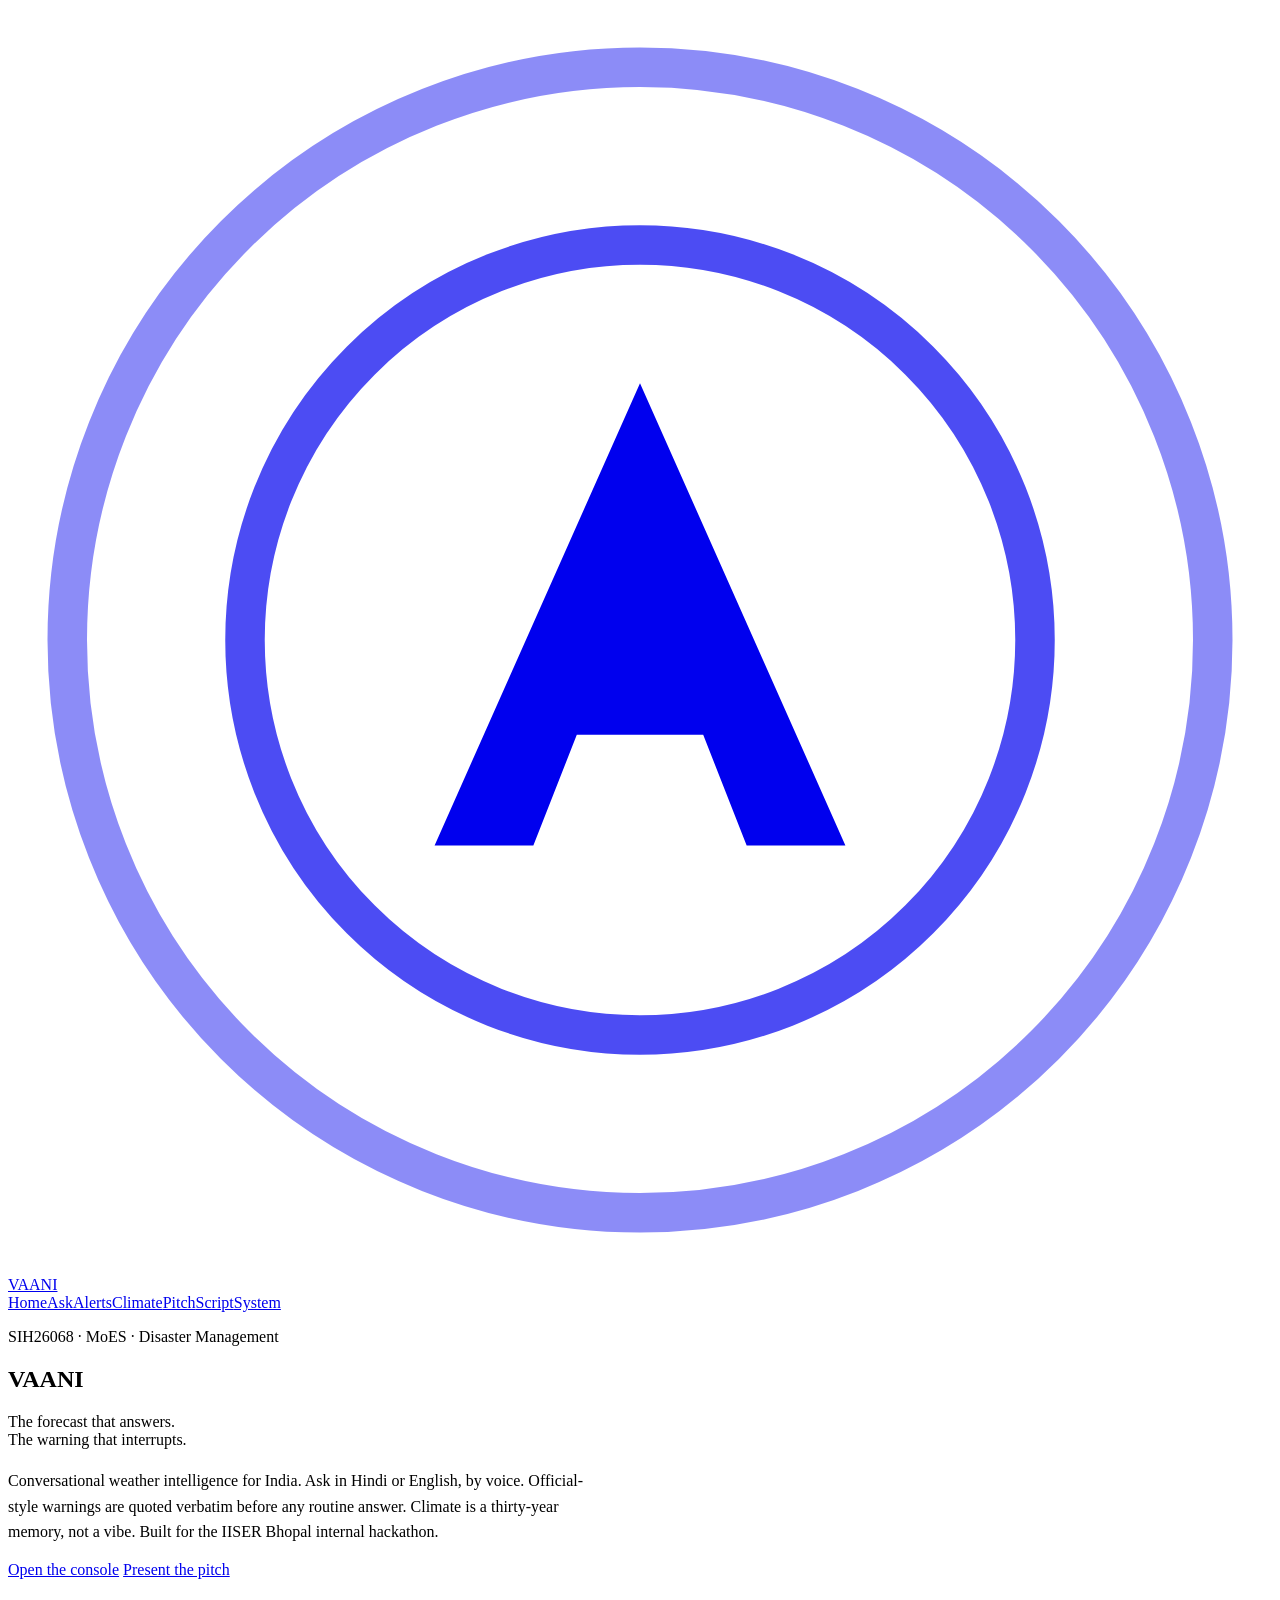
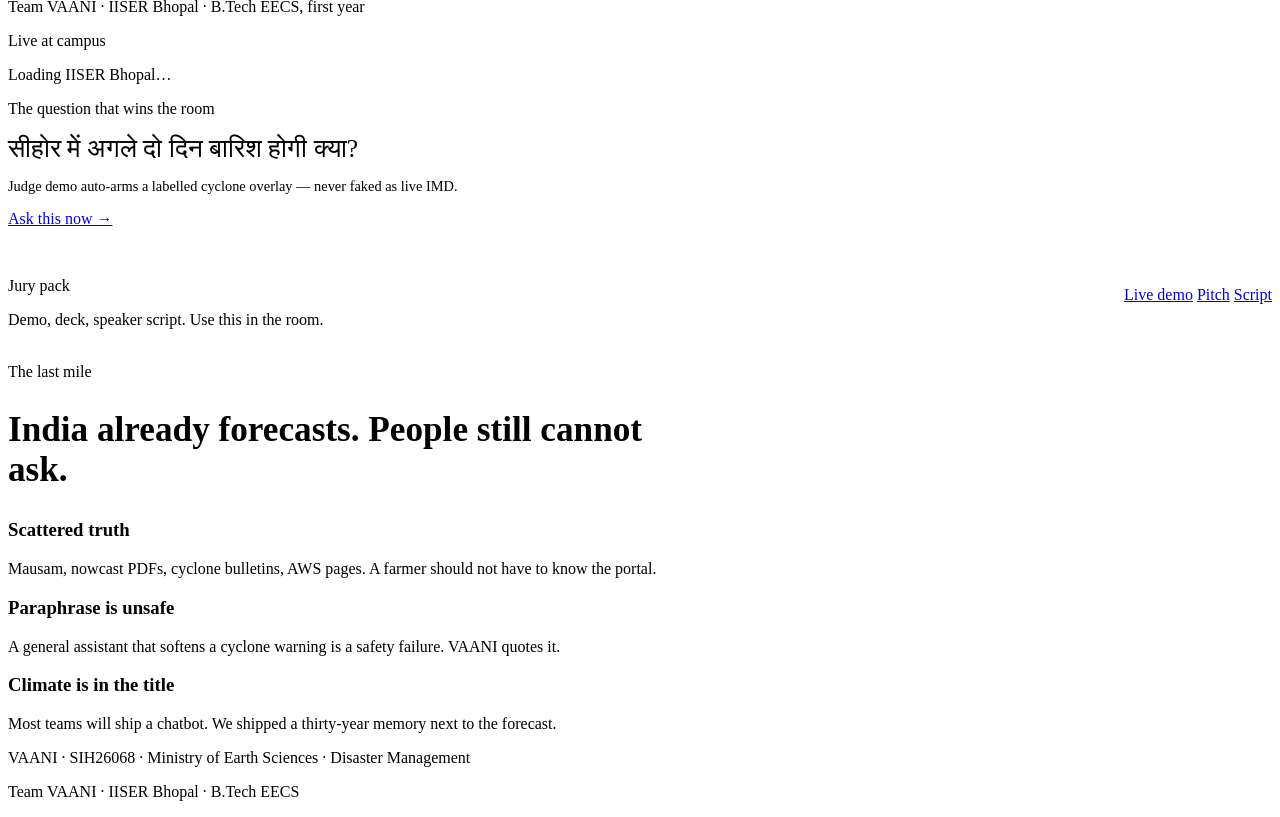
==== index.html @ f9e95ce7 "Add home page" ====
<!doctype html>
<html lang="en">
<head>
  <meta charset="utf-8"/>
  <meta name="viewport" content="width=device-width, initial-scale=1"/>
  <title>VAANI — The forecast that answers. The warning that interrupts.</title>
  <meta name="description" content="Conversational weather intelligence for India. SIH26068 · MoES · IISER Bhopal."/>
  <link rel="preconnect" href="https://fonts.googleapis.com"/>
  <link rel="stylesheet" href="https://fonts.googleapis.com/css2?family=IBM+Plex+Mono:wght@400;500&family=IBM+Plex+Sans:wght@400;500;600&family=Instrument+Serif&display=swap"/>
  <link rel="stylesheet" href="css/styles.css"/>
</head>
<body data-page="Home">
  <div id="site-nav"></div>
  <main>
    <section class="wrap hero">
      <div>
        <p class="kicker">SIH26068 · MoES · Disaster Management</p>
        <h1>VAANI</h1>
        <p class="tag">The forecast that answers.<br/>The warning that interrupts.</p>
        <p class="muted" style="max-width:36rem;margin-top:1.2rem;line-height:1.6">
          Conversational weather intelligence for India. Ask in Hindi or English, by voice.
          Official-style warnings are quoted verbatim before any routine answer.
          Climate is a thirty-year memory, not a vibe. Built for the IISER Bhopal internal hackathon.
        </p>
        <div class="row">
          <a class="btn" href="ask.html?demo=1&lang=hi">Open the console</a>
          <a class="btn ghost" href="pitch.html">Present the pitch</a>
        </div>
        <p class="subtle" style="margin-top:1.2rem">Team VAANI · IISER Bhopal · B.Tech EECS, first year</p>
      </div>
      <aside>
        <div class="card" id="campus">
          <p class="kicker">Live at campus</p>
          <p class="muted" style="margin-top:.8rem">Loading IISER Bhopal…</p>
        </div>
        <div class="card" style="margin-top:.8rem">
          <p class="kicker">The question that wins the room</p>
          <p style="font-family:var(--display);font-size:1.6rem;margin:.7rem 0">सीहोर में अगले दो दिन बारिश होगी क्या?</p>
          <p class="muted" style="font-size:.9rem">Judge demo auto-arms a labelled cyclone overlay — never faked as live IMD.</p>
          <p style="margin-top:.8rem"><a href="ask.html?demo=1&lang=hi">Ask this now →</a></p>
        </div>
      </aside>
    </section>
    <section class="band">
      <div class="wrap" style="display:flex;flex-wrap:wrap;gap:1rem;align-items:center;justify-content:space-between;padding:1.1rem 0">
        <div>
          <p class="kicker">Jury pack</p>
          <p class="muted" style="margin:.2rem 0 0">Demo, deck, speaker script. Use this in the room.</p>
        </div>
        <div class="row" style="margin:0">
          <a class="btn" href="ask.html?demo=1&lang=hi">Live demo</a>
          <a class="btn ghost" href="pitch.html">Pitch</a>
          <a class="btn ghost" href="brief.html">Script</a>
        </div>
      </div>
    </section>
    <section class="wrap">
      <p class="kicker">The last mile</p>
      <h2 style="font-size:2.2rem;max-width:40rem">India already forecasts. People still cannot ask.</h2>
      <div class="grid g3" style="margin-top:1.6rem">
        <article class="card"><h3>Scattered truth</h3><p class="muted">Mausam, nowcast PDFs, cyclone bulletins, AWS pages. A farmer should not have to know the portal.</p></article>
        <article class="card"><h3>Paraphrase is unsafe</h3><p class="muted">A general assistant that softens a cyclone warning is a safety failure. VAANI quotes it.</p></article>
        <article class="card"><h3>Climate is in the title</h3><p class="muted">Most teams will ship a chatbot. We shipped a thirty-year memory next to the forecast.</p></article>
      </div>
    </section>
  </main>
  <div id="site-foot"></div>
  <script src="js/places.js"></script>
  <script src="js/vaani.js"></script>
  <script src="js/ui.js"></script>
  <script>
    (async () => {
      const place = VAANI.byName("IISER Bhopal");
      const el = document.getElementById("campus");
      try {
        const b = await VAANI.forecast(place);
        el.innerHTML = `<p class="kicker">Live at campus</p>
          <div style="display:flex;justify-content:space-between;align-items:end;margin-top:.7rem">
            <div><p style="font-family:var(--display);font-size:1.5rem;margin:0">${place.name}</p>
            <p class="muted">${b.daily[0] ? VAANI.rainClass(b.daily[0].precip).en : ""}</p></div>
            <p style="font-family:var(--display);font-size:3rem;margin:0" class="num">${Math.round(b.current.temp)}\u00b0</p>
          </div>
          <p class="mono muted" style="margin-top:1rem">${Math.round(b.current.humidity)}% RH \u00b7 ${Math.round(b.current.wind)} km/h \u00b7 today ${b.daily[0] ? b.daily[0].precip.toFixed(0) : "\u2014"} mm</p>
          <p class="subtle" style="margin-top:.6rem">${b.model}</p>`;
      } catch (e) {
        el.innerHTML = `<p class="kicker">Live at campus</p><p class="muted">Forecast feed is quiet. Open Ask anyway.</p>`;
      }
    })();
  </script>
</body>
</html>
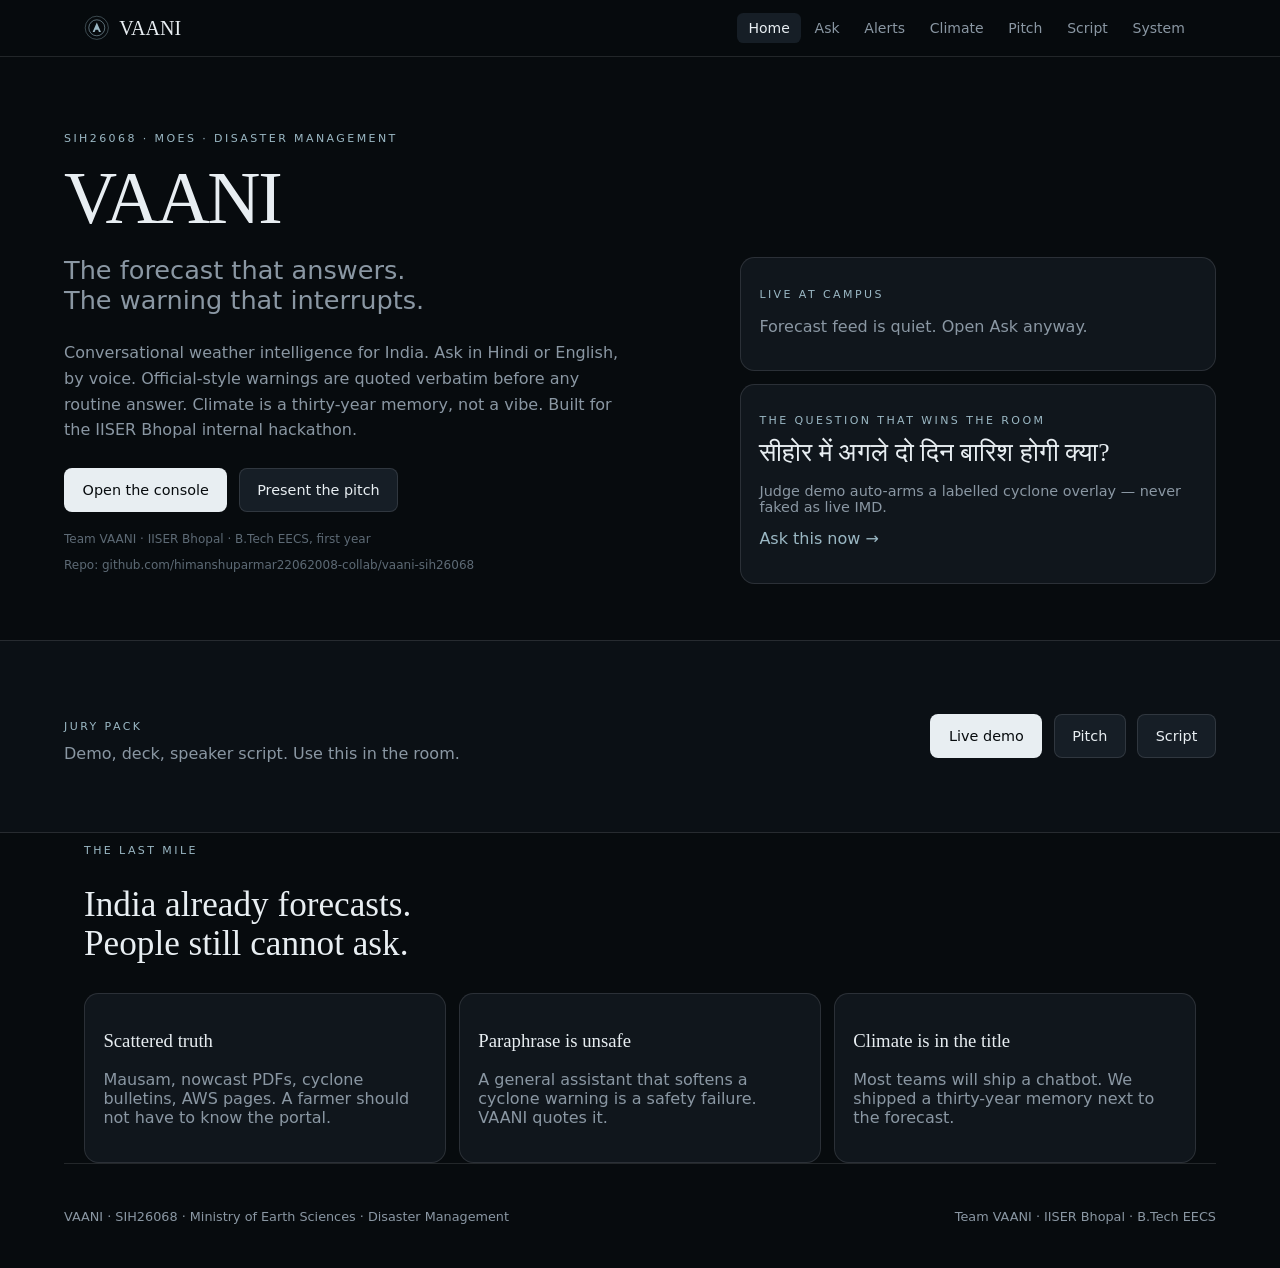
==== commit 431e4dfc: "Add pitch deck and update home + README with live demo URLs" ====
--- a/index.html
+++ b/index.html
@@ -27,6 +27,7 @@
           <a class="btn ghost" href="pitch.html">Present the pitch</a>
         </div>
         <p class="subtle" style="margin-top:1.2rem">Team VAANI · IISER Bhopal · B.Tech EECS, first year</p>
+        <p class="subtle">Repo: github.com/himanshuparmar22062008-collab/vaani-sih26068</p>
       </div>
       <aside>
         <div class="card" id="campus">
@@ -41,6 +42,7 @@
         </div>
       </aside>
     </section>
+
     <section class="band">
       <div class="wrap" style="display:flex;flex-wrap:wrap;gap:1rem;align-items:center;justify-content:space-between;padding:1.1rem 0">
         <div>
@@ -54,6 +56,7 @@
         </div>
       </div>
     </section>
+
     <section class="wrap">
       <p class="kicker">The last mile</p>
       <h2 style="font-size:2.2rem;max-width:40rem">India already forecasts. People still cannot ask.</h2>
@@ -78,9 +81,9 @@
           <div style="display:flex;justify-content:space-between;align-items:end;margin-top:.7rem">
             <div><p style="font-family:var(--display);font-size:1.5rem;margin:0">${place.name}</p>
             <p class="muted">${b.daily[0] ? VAANI.rainClass(b.daily[0].precip).en : ""}</p></div>
-            <p style="font-family:var(--display);font-size:3rem;margin:0" class="num">${Math.round(b.current.temp)}\u00b0</p>
+            <p style="font-family:var(--display);font-size:3rem;margin:0" class="num">${Math.round(b.current.temp)}°</p>
           </div>
-          <p class="mono muted" style="margin-top:1rem">${Math.round(b.current.humidity)}% RH \u00b7 ${Math.round(b.current.wind)} km/h \u00b7 today ${b.daily[0] ? b.daily[0].precip.toFixed(0) : "\u2014"} mm</p>
+          <p class="mono muted" style="margin-top:1rem">${Math.round(b.current.humidity)}% RH · ${Math.round(b.current.wind)} km/h · today ${b.daily[0] ? b.daily[0].precip.toFixed(0) : "—"} mm</p>
           <p class="subtle" style="margin-top:.6rem">${b.model}</p>`;
       } catch (e) {
         el.innerHTML = `<p class="kicker">Live at campus</p><p class="muted">Forecast feed is quiet. Open Ask anyway.</p>`;
--- a/css/styles.css
+++ b/css/styles.css
@@ -0,0 +1,116 @@
+:root {
+  --bg: #070b0e;
+  --elev: #10161c;
+  --surface: #161e26;
+  --fg: #e8eef2;
+  --muted: #8a97a3;
+  --subtle: #5d6a75;
+  --line: rgba(232, 238, 242, 0.12);
+  --accent: #9bb8c4;
+  --accent-fg: #070b0e;
+  --alert: #c45c4a;
+  --ok: #7a9e86;
+  --caution: #c4a574;
+  --paper: #e8eef2;
+  --font: "IBM Plex Sans", "Segoe UI", system-ui, sans-serif;
+  --display: "Instrument Serif", "Times New Roman", serif;
+  --mono: "IBM Plex Mono", ui-monospace, monospace;
+}
+
+* { box-sizing: border-box; }
+html, body { margin: 0; background: var(--bg); color: var(--fg); font-family: var(--font); }
+button:not(:disabled), [role="button"] { cursor: pointer; }
+a { color: var(--accent); text-decoration: none; }
+a:hover { color: var(--fg); }
+h1, h2, h3 { font-family: var(--display); font-weight: 400; text-wrap: balance; line-height: 1.1; }
+p { text-wrap: pretty; }
+
+.wrap { max-width: 72rem; margin: 0 auto; padding: 0 1.25rem; }
+.nav {
+  position: sticky; top: 0; z-index: 20;
+  border-bottom: 1px solid var(--line);
+  background: rgba(7, 11, 14, 0.95);
+}
+.nav-inner { display: flex; align-items: center; justify-content: space-between; gap: 1rem; height: 3.5rem; }
+.brand { display: flex; align-items: center; gap: 0.6rem; color: var(--fg); font-family: var(--display); font-size: 1.25rem; }
+.brand svg { width: 1.6rem; height: 1.6rem; color: var(--accent); }
+.links { display: flex; gap: 0.15rem; overflow-x: auto; }
+.links a {
+  color: var(--muted); padding: 0.45rem 0.7rem; border-radius: 0.4rem; font-size: 0.875rem; white-space: nowrap;
+}
+.links a.on, .links a:hover { color: var(--fg); background: var(--surface); }
+
+.kicker { font-size: 11px; letter-spacing: 0.22em; text-transform: uppercase; color: var(--accent); }
+.muted { color: var(--muted); }
+.subtle { color: var(--subtle); font-size: 12px; }
+.hero { display: grid; gap: 2rem; padding: 4rem 0 3.5rem; }
+@media (min-width: 900px) { .hero { grid-template-columns: 1.15fr 0.85fr; align-items: end; } }
+.hero h1 { font-size: clamp(3rem, 8vw, 4.6rem); margin: 0.8rem 0 0; letter-spacing: -0.03em; }
+.hero .tag { font-size: clamp(1.2rem, 2.4vw, 1.6rem); color: var(--muted); margin-top: 1rem; }
+.row { display: flex; flex-wrap: wrap; gap: 0.7rem; margin-top: 1.6rem; }
+.btn {
+  display: inline-flex; align-items: center; gap: 0.4rem;
+  height: 2.75rem; padding: 0 1.1rem; border-radius: 0.5rem; border: 1px solid transparent;
+  font: 500 0.9rem var(--font); color: var(--accent-fg); background: var(--paper);
+}
+.btn.ghost { background: var(--surface); color: var(--fg); border-color: var(--line); }
+.card { border: 1px solid var(--line); background: var(--elev); border-radius: 0.9rem; padding: 1.15rem; }
+.grid { display: grid; gap: 0.8rem; }
+@media (min-width: 700px) { .g2 { grid-template-columns: 1fr 1fr; } .g3 { grid-template-columns: 1fr 1fr 1fr; } .g4 { grid-template-columns: repeat(4, 1fr); } }
+section { padding: 3.2rem 0; }
+.band { border-top: 1px solid var(--line); border-bottom: 1px solid var(--line); background: rgba(16, 22, 28, 0.5); }
+.foot { border-top: 1px solid var(--line); padding: 2rem 0; color: var(--muted); font-size: 0.8rem; display: flex; justify-content: space-between; gap: 0.8rem; flex-wrap: wrap; }
+
+.chip { display: inline-flex; align-items: center; border: 1px solid var(--line); background: var(--surface); color: var(--muted); border-radius: 999px; padding: 0.15rem 0.6rem; font-size: 11px; letter-spacing: 0.04em; text-transform: uppercase; }
+.chip.acc { border-color: rgba(155,184,196,0.3); background: rgba(155,184,196,0.1); color: var(--accent); }
+.chip.alert { border-color: rgba(196,92,74,0.4); background: rgba(196,92,74,0.12); color: var(--alert); }
+
+.ask { display: grid; gap: 1rem; padding: 1.5rem 0 3rem; }
+@media (min-width: 960px) { .ask { grid-template-columns: 1.3fr 0.9fr; } }
+.console { min-height: 70vh; display: flex; flex-direction: column; }
+.bar { display: flex; flex-wrap: wrap; gap: 0.35rem; align-items: center; padding: 0.7rem 1rem; border-bottom: 1px solid var(--line); }
+.bar button {
+  height: 2.15rem; padding: 0 0.7rem; border-radius: 0.4rem; border: 0; background: transparent; color: var(--muted); font: 0.8rem var(--font);
+}
+.bar button.on { background: var(--surface); color: var(--fg); }
+.bar button.armed { background: rgba(196,92,74,0.15); color: var(--alert); }
+.msgs { flex: 1; padding: 1rem; overflow-y: auto; }
+.bubble { max-width: 40rem; margin: 0.6rem 0; padding: 0.7rem 0.85rem; border-radius: 0.6rem; font-size: 0.9rem; line-height: 1.5; }
+.me { margin-left: auto; background: var(--surface); }
+.bot { background: var(--surface); border: 1px solid var(--line); }
+.warn {
+  border: 1px solid rgba(196,92,74,0.4); background: rgba(196,92,74,0.1);
+  padding: 0.8rem; border-radius: 0.6rem; margin-bottom: 0.6rem; white-space: pre-wrap; font-size: 0.82rem; line-height: 1.5;
+}
+.composer { display: flex; gap: 0.5rem; padding: 0.75rem; border-top: 1px solid var(--line); }
+.composer textarea {
+  flex: 1; min-height: 2.75rem; max-height: 6rem; resize: none;
+  background: var(--bg); color: var(--fg); border: 1px solid var(--line); border-radius: 0.5rem;
+  padding: 0.65rem 0.8rem; font: 0.9rem var(--font);
+}
+.icon { width: 2.75rem; height: 2.75rem; border-radius: 0.5rem; border: 1px solid var(--line); background: var(--surface); color: var(--fg); }
+
+.slide {
+  aspect-ratio: 16/9; background: var(--elev); border: 1px solid var(--line); border-radius: 0.9rem;
+  padding: 2rem 2.4rem; display: flex; flex-direction: column; justify-content: space-between;
+}
+.slide h2 { font-size: clamp(1.6rem, 3vw, 2.4rem); margin: 0.4rem 0 1rem; }
+.dots { display: flex; justify-content: center; gap: 0.3rem; margin-top: 0.8rem; }
+.dots button { width: 0.7rem; height: 0.35rem; border: 0; border-radius: 99px; background: var(--surface); }
+.dots button.on { width: 1.4rem; background: var(--accent); }
+
+.mono { font-family: var(--mono); font-size: 11px; }
+.num { font-variant-numeric: tabular-nums; }
+table { width: 100%; border-collapse: collapse; font-size: 0.9rem; }
+th, td { text-align: left; padding: 0.7rem 1rem; border-top: 1px solid var(--line); }
+th { color: var(--muted); font-size: 11px; letter-spacing: 0.12em; text-transform: uppercase; }
+
+input[type="text"] {
+  width: 100%; height: 2.75rem; margin-top: 0.3rem; border-radius: 0.5rem;
+  border: 1px solid var(--line); background: var(--bg); color: var(--fg); padding: 0 0.8rem; font: 0.9rem var(--font);
+}
+.banner { background: rgba(196,92,74,0.1); color: var(--alert); border-bottom: 1px solid rgba(196,92,74,0.3); padding: 0.45rem 1rem; font-size: 12px; }
+@media print {
+  .nav, .no-print { display: none !important; }
+  body { background: #070b0e; }
+}
